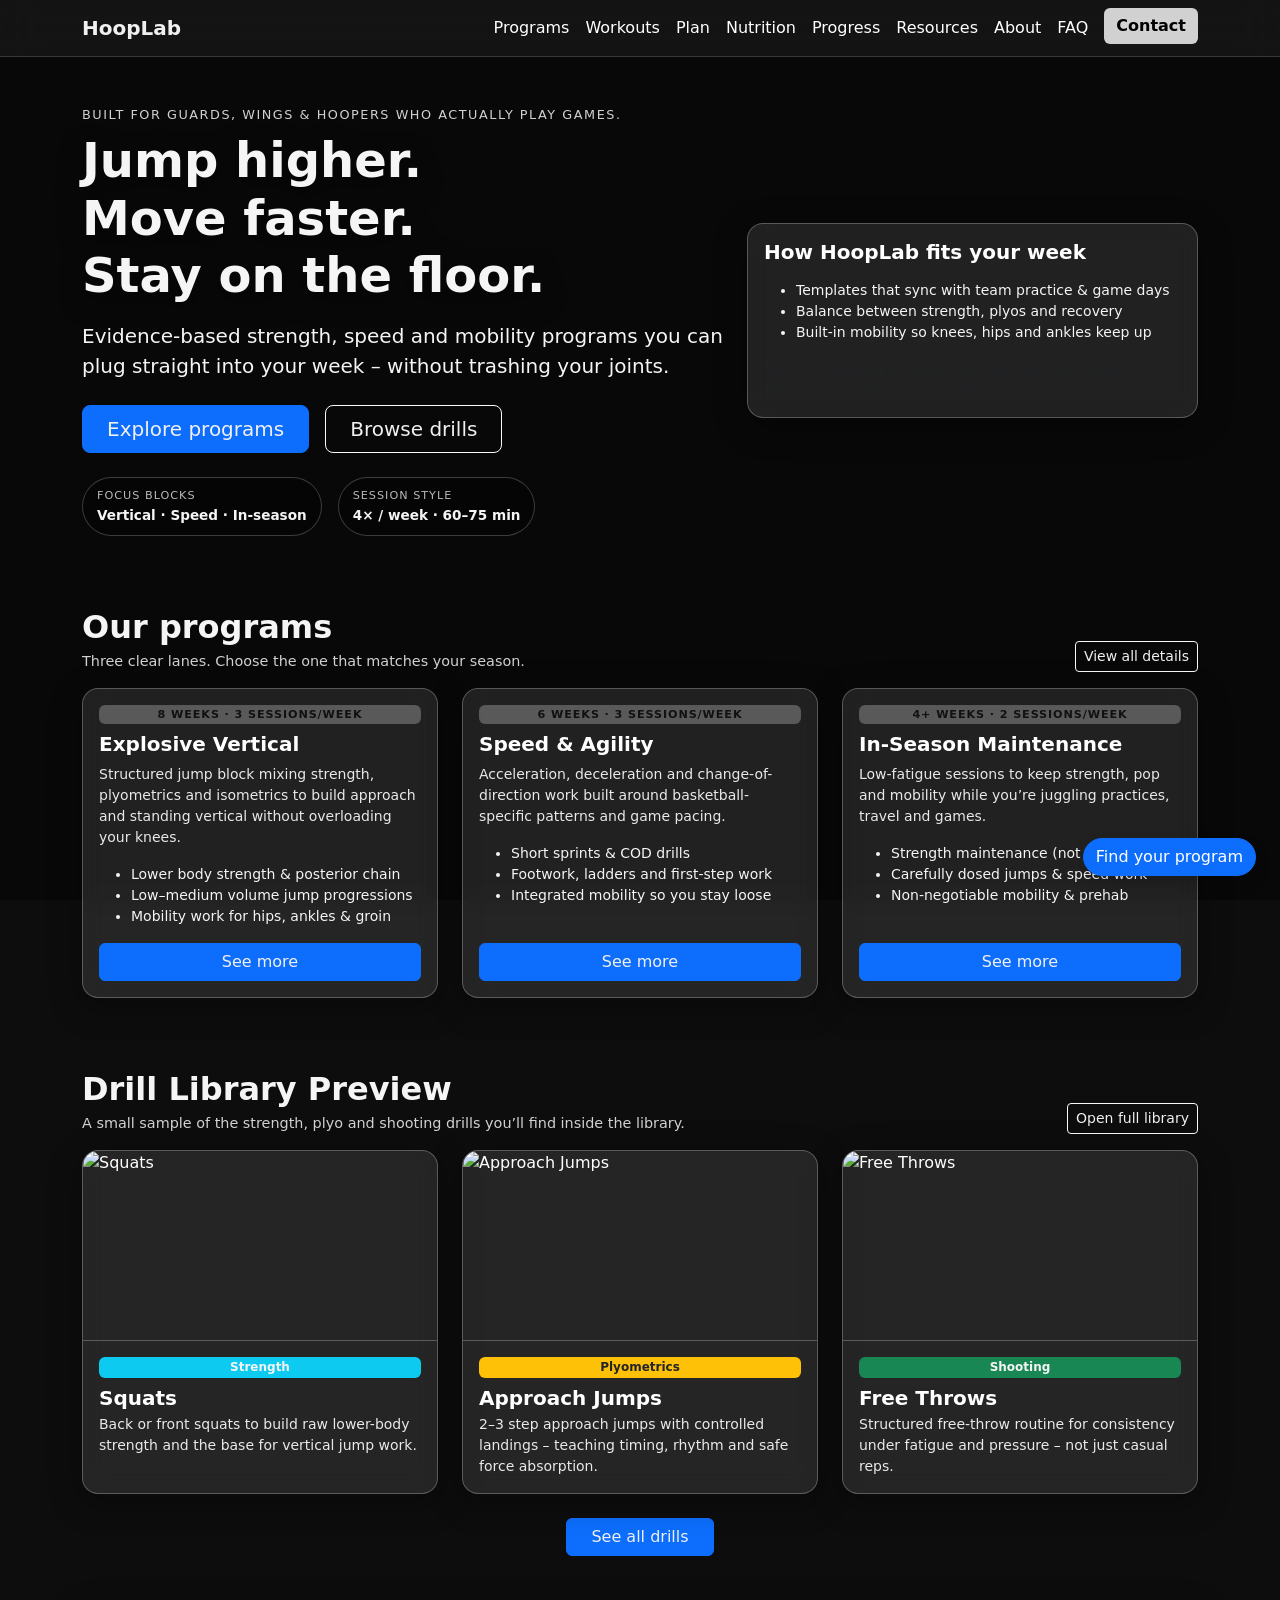
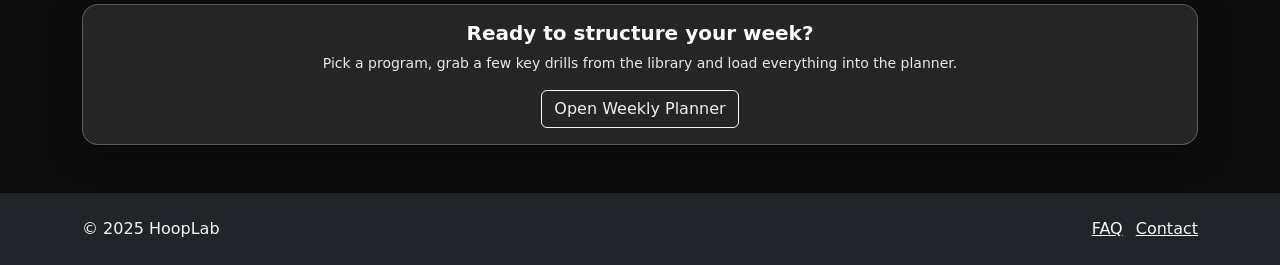
==== index.html @ 363e50d0 "Initial commit" ====
<!DOCTYPE html>
<html lang="en">
<head>
  <meta charset="utf-8">
  <meta name="viewport" content="width=device-width, initial-scale=1">
  <title>HoopLab – Home</title>
  <link href="https://cdn.jsdelivr.net/npm/bootstrap@5.3.3/dist/css/bootstrap.min.css" rel="stylesheet">
  <link rel="stylesheet" href="assets/css/style.css">
</head>
<body class="d-flex flex-column min-vh-100 site-video-bg">
  <video class="bg-video" autoplay muted loop playsinline>
    <source src="assets/img/jaredtraining.mp4" type="video/mp4">
  </video>
  <div class="site-dark-overlay"></div>

  <nav class="navbar navbar-expand-lg navbar-dark navbar-transparent fixed-top">
    <div class="container">
      <a class="navbar-brand fw-bold" href="index.html">HoopLab</a>
      <button class="navbar-toggler" type="button" data-bs-toggle="collapse" data-bs-target="#nav" aria-controls="nav" aria-expanded="false" aria-label="Toggle navigation">
        <span class="navbar-toggler-icon"></span>
      </button>
      <div id="nav" class="collapse navbar-collapse">
        <ul class="navbar-nav ms-auto">
          <li class="nav-item"><a href="programs.html" class="nav-link">Programs</a></li>
          <li class="nav-item"><a href="workouts.html" class="nav-link">Workouts</a></li>
          <li class="nav-item"><a href="calendar.html" class="nav-link">Plan</a></li>
          <li class="nav-item"><a href="nutrition.html" class="nav-link">Nutrition</a></li>
          <li class="nav-item"><a href="progress.html" class="nav-link">Progress</a></li>
          <li class="nav-item"><a href="resources.html" class="nav-link">Resources</a></li>
          <li class="nav-item"><a href="about.html" class="nav-link">About</a></li>
          <li class="nav-item"><a href="faq.html" class="nav-link">FAQ</a></li>
          <li class="nav-item ms-lg-2"><a href="contact.html" class="btn btn-primary">Contact</a></li>
        </ul>
      </div>
    </div>
  </nav>

  <main class="flex-grow-1">
    <section class="hero-home container py-5">
      <div class="row align-items-center">
        <div class="col-lg-7">
          <p class="hero-eyebrow mb-2">Built for guards, wings & hoopers who actually play games.</p>
          <h1 class="display-5 fw-bold mb-3">
            Jump higher.<br>
            Move faster.<br>
            Stay on the floor.
          </h1>
          <p class="lead mb-4">
            Evidence-based strength, speed and mobility programs you can plug straight
            into your week – without trashing your joints.
          </p>
          <div class="d-flex flex-wrap gap-3 mb-4">
            <a href="programs.html" class="btn btn-primary btn-lg px-4">
              Explore programs
            </a>
            <a href="workouts.html" class="btn btn-outline-light btn-lg px-4">
              Browse drills
            </a>
          </div>
          <div class="d-flex flex-wrap gap-3 hero-kpi-row">
            <div class="hero-kpi-card">
              <span class="hero-kpi-label">Focus blocks</span>
              <span class="hero-kpi-value">Vertical · Speed · In-season</span>
            </div>
            <div class="hero-kpi-card">
              <span class="hero-kpi-label">Session style</span>
              <span class="hero-kpi-value">4× / week · 60–75 min</span>
            </div>
          </div>
        </div>
        <div class="col-lg-5 mt-4 mt-lg-0">
          <div class="card hero-side-card">
            <div class="card-body">
              <h5 class="card-title mb-3">How HoopLab fits your week</h5>
              <ul class="small mb-3">
                <li>Templates that sync with team practice & game days</li>
                <li>Balance between strength, plyos and recovery</li>
                <li>Built-in mobility so knees, hips and ankles keep up</li>
              </ul>
              <p class="small text-muted mb-0">
                Start by picking the block that matches your phase: off-season, pre-season or in-season.
              </p>
            </div>
          </div>
        </div>
      </div>
    </section>

    <section class="container py-4">
      <div class="d-flex justify-content-between align-items-end mb-3 flex-wrap gap-2">
        <div>
          <h2 class="section-title mb-1">Our programs</h2>
          <p class="section-subtitle mb-0">Three clear lanes. Choose the one that matches your season.</p>
        </div>
        <a href="programs.html" class="btn btn-outline-light btn-sm">View all details</a>
      </div>

      <div class="row g-4">
        <div class="col-md-4">
          <div class="card program-card h-100">
            <div class="card-body d-flex flex-column">
              <span class="badge program-badge mb-2">8 weeks · 3 sessions/week</span>
              <h5 class="card-title">Explosive Vertical</h5>
              <p class="card-text small mb-3">
                Structured jump block mixing strength, plyometrics and isometrics to build
                approach and standing vertical without overloading your knees.
              </p>
              <ul class="small mb-3">
                <li>Lower body strength & posterior chain</li>
                <li>Low–medium volume jump progressions</li>
                <li>Mobility work for hips, ankles & groin</li>
              </ul>
              <a href="programs.html" class="btn btn-primary mt-auto">See more</a>
            </div>
          </div>
        </div>

        <div class="col-md-4">
          <div class="card program-card h-100">
            <div class="card-body d-flex flex-column">
              <span class="badge program-badge mb-2">6 weeks · 3 sessions/week</span>
              <h5 class="card-title">Speed & Agility</h5>
              <p class="card-text small mb-3">
                Acceleration, deceleration and change-of-direction work built around basketball-specific
                patterns and game pacing.
              </p>
              <ul class="small mb-3">
                <li>Short sprints & COD drills</li>
                <li>Footwork, ladders and first-step work</li>
                <li>Integrated mobility so you stay loose</li>
              </ul>
              <a href="programs.html" class="btn btn-primary mt-auto">See more</a>
            </div>
          </div>
        </div>

        <div class="col-md-4">
          <div class="card program-card h-100">
            <div class="card-body d-flex flex-column">
              <span class="badge program-badge mb-2">4+ weeks · 2 sessions/week</span>
              <h5 class="card-title">In-Season Maintenance</h5>
              <p class="card-text small mb-3">
                Low-fatigue sessions to keep strength, pop and mobility while you’re juggling
                practices, travel and games.
              </p>
              <ul class="small mb-3">
                <li>Strength maintenance (not maxing out)</li>
                <li>Carefully dosed jumps & speed work</li>
                <li>Non-negotiable mobility & prehab</li>
              </ul>
              <a href="programs.html" class="btn btn-primary mt-auto">See more</a>
            </div>
          </div>
        </div>
      </div>
    </section>

    <section class="container py-5">
      <div class="d-flex justify-content-between align-items-end mb-3 flex-wrap gap-2">
        <div>
          <h2 class="section-title mb-1">Drill Library Preview</h2>
          <p class="section-subtitle mb-0">
            A small sample of the strength, plyo and shooting drills you’ll find inside the library.
          </p>
        </div>
        <a href="workouts.html" class="btn btn-outline-light btn-sm">Open full library</a>
      </div>

      <div class="row g-4">
        <div class="col-md-4">
          <div class="card h-100 drill-preview-card">
            <img src="assets/img/workouts/squat.jpeg" class="card-img-top drill-preview-img" alt="Squats">
            <div class="card-body d-flex flex-column">
              <span class="badge bg-info mb-2">Strength</span>
              <h5 class="card-title mb-1">Squats</h5>
              <p class="card-text small mb-0">
                Back or front squats to build raw lower-body strength and the base for vertical jump work.
              </p>
            </div>
          </div>
        </div>

        <div class="col-md-4">
          <div class="card h-100 drill-preview-card">
            <img src="assets/img/workouts/ApproachJump.gif" class="card-img-top drill-preview-img" alt="Approach Jumps">
            <div class="card-body d-flex flex-column">
              <span class="badge bg-warning text-dark mb-2">Plyometrics</span>
              <h5 class="card-title mb-1">Approach Jumps</h5>
              <p class="card-text small mb-0">
                2–3 step approach jumps with controlled landings – teaching timing, rhythm and safe force absorption.
              </p>
            </div>
          </div>
        </div>

        <div class="col-md-4">
          <div class="card h-100 drill-preview-card">
            <img src="assets/img/workouts/FreeThrows.png" class="card-img-top drill-preview-img" alt="Free Throws">
            <div class="card-body d-flex flex-column">
              <span class="badge bg-success mb-2">Shooting</span>
              <h5 class="card-title mb-1">Free Throws</h5>
              <p class="card-text small mb-0">
                Structured free-throw routine for consistency under fatigue and pressure – not just casual reps.
              </p>
            </div>
          </div>
        </div>
      </div>

      <div class="text-center mt-4">
        <a href="workouts.html" class="btn btn-primary px-4">
          See all drills
        </a>
      </div>
    </section>

    <section class="container pb-5">
      <div class="card text-center planner-cta-card">
        <div class="card-body">
          <h5 class="card-title mb-2">Ready to structure your week?</h5>
          <p class="card-text small mb-3">
            Pick a program, grab a few key drills from the library and load everything into the planner.
          </p>
          <a href="calendar.html" class="btn btn-outline-light">
            Open Weekly Planner
          </a>
        </div>
      </div>
    </section>
  </main>

  <footer class="mt-auto py-4 bg-dark text-white">
    <div class="container d-flex flex-column flex-md-row justify-content-between align-items-center">
      <p class="mb-2 mb-md-0">© 2025 HoopLab</p>
      <ul class="list-inline mb-0">
        <li class="list-inline-item"><a class="link-light" href="faq.html">FAQ</a></li>
        <li class="list-inline-item"><a class="link-light" href="contact.html">Contact</a></li>
      </ul>
    </div>
  </footer>

  <button
    type="button"
    class="btn btn-primary position-fixed rounded-pill shadow"
    style="bottom: 1.5rem; right: 1.5rem; z-index: 1080;"
    data-bs-toggle="modal"
    data-bs-target="#quizModal">
    Find your program
  </button>

  <script src="https://cdn.jsdelivr.net/npm/bootstrap@5.3.3/dist/js/bootstrap.bundle.min.js"></script>
  <script src="assets/js/script.js" defer></script>

  <div class="modal fade" id="quizModal" tabindex="-1" aria-labelledby="quizModalLabel" aria-hidden="true">
    <div class="modal-dialog modal-lg modal-dialog-centered">
      <div class="modal-content bg-dark text-light">
        <div class="modal-header border-0">
          <h5 class="modal-title" id="quizModalLabel">Find your perfect program</h5>
          <button type="button" class="btn-close btn-close-white" data-bs-dismiss="modal" aria-label="Close"></button>
        </div>
        <div class="modal-body">
          <div class="quiz-step" data-step="1">
            <h5 class="mb-3">Question 1</h5>
            <div class="quiz-question" data-qid="goal" data-qtext="What is your main goal right now?">
              <div class="form-check mb-2">
                <input
                  class="form-check-input"
                  type="radio"
                  name="q-goal"
                  id="q-goal-1"
                  value="vertical"
                  data-label="Jump higher / dunk">
                <label class="form-check-label" for="q-goal-1">Jump higher / dunk</label>
              </div>
              <div class="form-check mb-2">
                <input
                  class="form-check-input"
                  type="radio"
                  name="q-goal"
                  id="q-goal-2"
                  value="speed"
                  data-label="Get faster / more agile">
                <label class="form-check-label" for="q-goal-2">Get faster / more agile</label>
              </div>
              <div class="form-check mb-2">
                <input
                  class="form-check-input"
                  type="radio"
                  name="q-goal"
                  id="q-goal-3"
                  value="inseason"
                  data-label="Stay fresh during the season">
                <label class="form-check-label" for="q-goal-3">Stay fresh during the season</label>
              </div>
            </div>
          </div>

          <div class="quiz-step" data-step="2">
            <h5 class="mb-3">Question 2</h5>
            <div class="quiz-question" data-qid="experience" data-qtext="How experienced are you with structured training?">
              <div class="form-check mb-2">
                <input
                  class="form-check-input"
                  type="radio"
                  name="q-exp"
                  id="q-exp-1"
                  value="beginner"
                  data-label="Beginner – never really followed a plan">
                <label class="form-check-label" for="q-exp-1">Beginner – never really followed a plan</label>
              </div>
              <div class="form-check mb-2">
                <input
                  class="form-check-input"
                  type="radio"
                  name="q-exp"
                  id="q-exp-2"
                  value="intermediate"
                  data-label="Intermediate – I’ve followed programs before">
                <label class="form-check-label" for="q-exp-2">Intermediate – I’ve followed programs before</label>
              </div>
              <div class="form-check mb-2">
                <input
                  class="form-check-input"
                  type="radio"
                  name="q-exp"
                  id="q-exp-3"
                  value="advanced"
                  data-label="Advanced – I train seriously all year">
                <label class="form-check-label" for="q-exp-3">Advanced – I train seriously all year</label>
              </div>
            </div>
          </div>

          <div class="quiz-step" data-step="3">
            <h5 class="mb-3">Question 3</h5>
            <div class="quiz-question" data-qid="time" data-qtext="How many days per week can you realistically train?">
              <div class="form-check mb-2">
                <input
                  class="form-check-input"
                  type="radio"
                  name="q-time"
                  id="q-time-1"
                  value="2"
                  data-label="2 days per week">
                <label class="form-check-label" for="q-time-1">2 days per week</label>
              </div>
              <div class="form-check mb-2">
                <input
                  class="form-check-input"
                  type="radio"
                  name="q-time"
                  id="q-time-2"
                  value="3"
                  data-label="3 days per week">
                <label class="form-check-label" for="q-time-2">3 days per week</label>
              </div>
              <div class="form-check mb-2">
                <input
                  class="form-check-input"
                  type="radio"
                  name="q-time"
                  id="q-time-3"
                  value="4+"
                  data-label="4+ days per week">
                <label class="form-check-label" for="q-time-3">4+ days per week</label>
              </div>
            </div>
          </div>

          <div class="quiz-step" data-step="4">
            <h5 class="mb-3">Your answers</h5>
            <div class="table-responsive mb-3">
              <table class="table table-dark table-sm align-middle">
                <thead>
                  <tr>
                    <th scope="col">Question</th>
                    <th scope="col">Your answer</th>
                  </tr>
                </thead>
                <tbody id="quiz-summary-body"></tbody>
              </table>
            </div>

            <div class="mb-3">
              <p class="mb-1">Recommended program for you:</p>
              <h5 id="quiz-program-text" class="text-primary"></h5>
            </div>

            <a href="programs.html" id="quiz-program-link" class="btn btn-primary">
              Learn more about this program
            </a>
          </div>
        </div>

        <div class="modal-footer border-0 justify-content-between">
          <button type="button" class="btn btn-outline-light" data-quiz="back">Back</button>
          <div class="d-flex gap-2">
            <button type="button" class="btn btn-outline-secondary d-none" data-quiz="restart">
              Restart
            </button>
            <button type="button" class="btn btn-primary" data-quiz="next">Next</button>
          </div>
        </div>
      </div>
    </div>
  </div>
</body>
</html>
---- assets/css/style.css ----
:root{
  --brand:#0d6efd;
  --accent:#ff7a00;
}

body{ background:#0d0d0d; }

.card-title{ font-weight: 600; }

.list-group .btn-move{ padding: .25rem .5rem; }

.hero-video {
  height: 100vh;
  overflow: hidden;
}

.hero-video-bg {
  position: fixed;
  top: 50%;
  left: 50%;
  min-width: 100%;
  min-height: 130%;
  width: auto;
  height: auto;
  transform: translate(-50%, -50%);
  object-fit: cover;
  z-index: 0;
}

.hero-overlay {
  z-index: 2;
}

.hero-video::after {
  content: "";
  position: fixed;
  top: 0; left: 0;
  width: 100%; height: 100%;
  background: rgba(0,0,0,0.45);
  z-index: 0;
  pointer-events: none;
}

.navbar-transparent {
  background: transparent !important;
  box-shadow: none !important;
  transition: background 0.3s ease;
}

.navbar-transparent .nav-link {
  color: white !important;
  padding: 8px 14px;
  border-radius: 4px;
  transition: 0.25s ease;
  font-weight: 500;
}

.navbar-transparent .nav-link:hover {
  background: white !important;
  color: black !important;
  border-radius: 6px;
}

.navbar-transparent .btn-primary {
  background: white !important;
  color: black !important;
  border: none;
  font-weight: 600;
}

.navbar-transparent .btn-primary:hover {
  background: #f0f0f0 !important;
  color: black !important;
}

/* WORKOUTS PAGE BACKGROUND VIDEO */
.workouts-video-bg {
  position: relative;
  min-height: 100vh;
  width: 100%;
  overflow: hidden;
}

/* Fullscreen background video */
.workouts-video-bg .bg-video {
  position: fixed;
  top: 50%;
  left: 50%;
  width: 100%;
  height: 130%;
  transform: translate(-50%, -50%);
  object-fit:cover;
  z-index: 0;
}

/* Ensure all page content appears ABOVE video */
.workouts-video-bg nav,
.workouts-video-bg main,
.workouts-video-bg footer {
  position: relative;
  z-index: 2;
}

/* Optional dark overlay to improve text readability */
.workouts-video-bg::after {
  content: "";
  position: fixed;
  top: 0; left: 0;
  width: 100%; height: 100%;
  background: rgba(0,0,0,0.45);
  z-index: 1;
}

.workouts-video-bg main {
  padding-top: 90px;
}

.workouts-text-white h1,
.workouts-text-white label {
  color: white !important;
}

.modal-backdrop {
  z-index: 3000 !important;
}

.modal {
  z-index: 3001 !important;
}

/* ===== GLOBAL background video & overlay (clean layering) ===== */
.site-video-bg {
  position: relative;
  overflow: hidden;
  color: #f5f5f5;
}

/* Video at the very back */
.site-video-bg .bg-video {
  position: fixed;
  top: 50%;
  left: 50%;
  min-width: 100%;
  min-height: 130%;
  transform: translate(-50%, -50%);
  object-fit: cover;
  z-index: -2 !important;
}

/* Dark overlay ABOVE video but BELOW everything else */
.site-video-bg .site-dark-overlay {
  position: fixed;
  top: 0;
  left: 0;
  width: 100vw;
  height: 100vh;
  background: rgba(0,0,0,0.4);
  z-index: 0 !important;
  pointer-events: none;
}

/* Normal page content sits above overlay */
.site-video-bg nav,
.site-video-bg main,
.site-video-bg footer {
  position: relative;
  z-index: 1 !important;
}

/* Text elements on dark background */
.site-video-bg h1,
.site-video-bg h2,
.site-video-bg h3,
.site-video-bg h4,
.site-video-bg h5,
.site-video-bg h6,
.site-video-bg p,
.site-video-bg label,
.site-video-bg span,
.site-video-bg li,
.site-video-bg small {
  color: #f5f5f5;
}

/* Links */
.site-video-bg a {
  color: #f0f0f0;
}

.site-video-bg a:hover {
  color: #ffffff;
}

/* Fix Bootstrap components that default to white background */
.site-video-bg .list-group-item,
.programs-page .list-group-item,
.calendar-page .list-group-item {
  background: rgba(0,0,0,0.65) !important;
  color: #ffffff !important;
  border-color: rgba(255,255,255,0.25) !important;
}

.site-video-bg .table {
  color: #f5f5f5;
  background: rgba(0,0,0,0.6);
}

.site-video-bg .table th,
.site-video-bg .table td {
  border-color: rgba(255,255,255,0.25);
}

/* ====== GLOBAL GLASS EFFECT FOR CARDS ====== */
.site-video-bg .card {
  background: rgba(255, 255, 255, 0.10) !important; /* transparent white */
  border: 1px solid rgba(255, 255, 255, 0.25) !important;
  backdrop-filter: blur(12px) saturate(160%) !important;
  -webkit-backdrop-filter: blur(12px) saturate(160%) !important;
  border-radius: 16px !important;
  color: white !important;
  box-shadow: 0 8px 32px rgba(0, 0, 0, 0.35);
}

/* Card titles */
.site-video-bg .card-title {
  font-weight: 700;
  color: white !important;
}

/* Text inside cards */
.site-video-bg .card-text {
  color: rgba(255, 255, 255, 0.9) !important;
}

/* ====== GLASS EFFECT FOR FORMS ====== */
.site-video-bg .form-control,
.site-video-bg .form-select {
  background: rgba(255, 255, 255, 0.08) !important;
  border: 1px solid rgba(255, 255, 255, 0.25) !important;
  backdrop-filter: blur(10px) !important;
  -webkit-backdrop-filter: blur(10px) !important;
  color: white !important;
  border-radius: 12px !important;
}

.site-video-bg .form-control::placeholder {
  color: rgba(255,255,255,0.7) !important;
}

/* ====== GLASS EFFECT FILTER PANEL (Drill Library search area) ====== */
.workouts-text-white .row.g-3 {
  background: rgba(255, 255, 255, 0.07) !important;
  border: 1px solid rgba(255, 255, 255, 0.2) !important;
  backdrop-filter: blur(18px) !important;
  -webkit-backdrop-filter: blur(18px) !important;
  padding: 20px;
  border-radius: 18px;
  box-shadow: 0 4px 25px rgba(0, 0, 0, 0.4);
}

/* ====== GLASS NAVBAR (TRANSPARENT) ====== */
.navbar-transparent {
  background: rgba(255, 255, 255, 0.05) !important;
  backdrop-filter: blur(18px) !important;
  -webkit-backdrop-filter: blur(18px) !important;
  border-bottom: 1px solid rgba(255, 255, 255, 0.15) !important;
  z-index: 2000 !important;
}

/* Nav links */
.navbar-transparent .nav-link {
  color: white !important;
  font-weight: 500;
  transition: 0.25s ease;
}

/* Hover → white button effect */
.navbar-transparent .nav-link:hover {
  background: rgba(255,255,255,0.25) !important;
  backdrop-filter: blur(10px) !important;
  -webkit-backdrop-filter: blur(10px) !important;
  color: black !important;
}

/* Join button */
.navbar-transparent .btn-primary {
  background: rgba(255,255,255,0.8) !important;
  backdrop-filter: blur(6px);
  color: black !important;
  border: none !important;
}

.navbar-transparent .btn-primary:hover {
  background: rgba(255,255,255,1) !important;
  color: black !important;
}

/* Mobile hamburger (toggler) icon always white */
.navbar-transparent .navbar-toggler {
  border-color: rgba(255,255,255,0.7);
}

.navbar-transparent .navbar-toggler-icon {
  filter: invert(1); /* makes icon white */
}

/* ==========================
   GLASS DRILL CARDS
   ========================== */
#drill-grid .card {
  background: rgba(255, 255, 255, 0.10) !important;
  border: 1px solid rgba(255, 255, 255, 0.25) !important;
  backdrop-filter: blur(14px) saturate(160%) !important;
  -webkit-backdrop-filter: blur(14px) saturate(160%) !important;
  color: white !important;
  border-radius: 18px !important;
  box-shadow: 0 8px 32px rgba(0, 0, 0, 0.35);
  transition: 0.35s ease;
}

/* Card Hover Glow */
#drill-grid .card:hover {
  background: rgba(255, 255, 255, 0.18) !important;
  transform: translateY(-6px);
  box-shadow: 0 12px 45px rgba(0, 0, 0, 0.55);
}

/* Drill Titles */
#drill-grid .card-title {
  color: white !important;
  font-weight: 700 !important;
}

/* Drill text */
#drill-grid .card-text {
  color: rgba(255,255,255,0.85) !important;
}

/* Badge (difficulty) */
#drill-grid .badge {
  backdrop-filter: blur(4px) !important;
  -webkit-backdrop-filter: blur(4px) !important;
  border: 1px solid rgba(255, 255, 255, 0.25);
}

/* Drill buttons */
#drill-grid .btn {
  backdrop-filter: blur(10px) !important;
  -webkit-backdrop-filter: blur(10px) !important;
  color: white !important;
  border-radius: 10px !important;
  border: 1px solid rgba(255,255,255,0.4) !important;
}

/* Hover effects for buttons */
#drill-grid .btn:hover {
  background: rgba(255,255,255,0.2) !important;
  color: black !important;
}

/* Style the tabs container */
.nav-tabs {
  border-bottom: 1px solid rgba(255,255,255,0.2) !important;
  justify-content: center;
  gap: 20px;
}

/* Base style for each tab button */
.nav-tabs .nav-link {
  color: white !important;
  background: rgba(255,255,255,0.05) !important;
  border: 1px solid rgba(255,255,255,0.2) !important;
  padding: 10px 24px;
  border-radius: 14px !important;
  backdrop-filter: blur(12px) saturate(180%) !important;
  -webkit-backdrop-filter: blur(12px) saturate(180%) !important;
  transition: 0.25s ease;
  font-weight: 600;
}

/* Hover effect */
.nav-tabs .nav-link:hover {
  background: rgba(255,255,255,0.15) !important;
  transform: translateY(-2px);
  box-shadow: 0 8px 25px rgba(0,0,0,0.3);
}

/* Active tab (selected) */
.nav-tabs .nav-link.active {
  background: rgba(255,255,255,0.25) !important;
  border: 1px solid rgba(255,255,255,0.35) !important;
  color: white !important;
  box-shadow: 0 10px 32px rgba(0,0,0,0.4);
  transform: translateY(-2px);
}

/* Animated underline (smooth) */
.nav-tabs .nav-link.active::after {
  content: "";
  display: block;
  height: 3px;
  width: 60%;
  margin: 6px auto 0;
  background: var(--brand);
  border-radius: 6px;
  animation: tab-slide-in 0.35s ease forwards;
}

@keyframes tab-slide-in {
  from { width: 0%; }
  to { width: 60%; }
}

/* ===== WEEKLY PLANNER DRILL ITEMS (GLASS STYLE) ===== */
.plan-drill {
  background: rgba(255,255,255,0.10);
  border: 1px solid rgba(255,255,255,0.25);
  backdrop-filter: blur(12px);
  -webkit-backdrop-filter: blur(12px);
  color: white;
  padding: 10px 14px;
  margin-bottom: 10px;
  border-radius: 14px;
  cursor: grab;
  display: flex;
  justify-content: space-between;
  align-items: center;
  transition: 0.25s ease;
}

/* Hover effect */
.plan-drill:hover {
  background: rgba(255,255,255,0.18);
  transform: translateY(-2px);
}

/* Icons inside drills */
.plan-drill .move-btn {
  cursor: pointer;
  font-size: 18px;
  opacity: 0.8;
  transition: 0.2s;
}

.plan-drill .move-btn:hover {
  opacity: 1;
}

/* When a drill is marked as done */
.plan-drill-done {
  opacity: 0.55;
  text-decoration: line-through;
}

/* Drops zones */
.day-column {
  min-height: 200px;
  padding: 10px;
  border-radius: 10px;
  background: rgba(255,255,255,0.05);
  border: 1px solid rgba(255,255,255,0.1);
}

.day-column.drag-over {
  background: rgba(255,255,255,0.18) !important;
  border-color: rgba(255,255,255,0.45);
}

/* DAY COLUMNS WITH GLASS EFFECT */
.glass-day {
  background: rgba(255,255,255,0.07);
  border: 1px solid rgba(255,255,255,0.2);
  border-radius: 16px;
  padding: 15px;
  backdrop-filter: blur(16px) saturate(160%) !important;
  -webkit-backdrop-filter: blur(16px) saturate(160%) !important;
  min-height: 250px;
}

/* --- Hard-set global layering --- */

/* video at the very back */
.site-video-bg .bg-video {
  z-index: -2 !important;
}

/* dark overlay above video, still behind content + modal */
.site-video-bg .site-dark-overlay {
  z-index: 0 !important;
}

/* normal page content above overlay */
.site-video-bg nav,
.site-video-bg main,
.site-video-bg footer {
  position: relative;
  z-index: 1 !important;
}

/* modal + backdrop way above everything */
.modal-backdrop {
  z-index: 3000 !important;
}

.modal {
  z-index: 3001 !important;
}

/* --- Dark glass modal so text is visible --- */
.modal-content {
  background: rgba(0,0,0,0.85) !important;
  color: #ffffff !important;
  border-radius: 16px;
  border: 1px solid rgba(255,255,255,0.25);
  backdrop-filter: blur(18px);
  -webkit-backdrop-filter: blur(18px);
}

.modal-header,
.modal-footer {
  border-color: rgba(255,255,255,0.2) !important;
}

.modal-title {
  color: #ffffff !important;
}

/* Make the grey helper text actually visible on dark bg */
.modal-body .text-muted {
  color: rgba(255,255,255,0.7) !important;
}

/* Buttons inside modal */
.modal-footer .btn-primary {
  background: rgba(255,255,255,0.9) !important;
  color: #000 !important;
  border: none !important;
}

.modal-footer .btn-outline-secondary {
  color: #ffffff !important;
  border-color: rgba(255,255,255,0.6) !important;
}

.modal-footer .btn-outline-secondary:hover {
  background: rgba(255,255,255,0.15) !important;
}

/* =============================================
   PROGRAMS PAGE CUSTOM VIDEO BACKGROUND
   ============================================= */
.programs-video-bg {
  position: relative;
  overflow: hidden;
}

/* Background video */
.programs-video-bg .programs-video {
  position: fixed;
  top: 50%;
  left: 50%;
  min-width: 100%;
  min-height: 130%;
  transform: translate(-50%, -50%);
  object-fit: cover;
  z-index: -2;
}

/* Dark overlay for readability */
.programs-video-bg::before {
  content: "";
  position: fixed;
  top: 0; left: 0;
  width: 100%; height: 100%;
  background: rgba(0,0,0,0.45);
  z-index: -1;
}

/* Actual page content above */
.programs-video-bg nav,
.programs-video-bg main,
.programs-video-bg footer {
  position: relative;
  z-index: 1;
}

/* ===========================================
   PROGRAMS PAGE (programs.html) – ISOLATED
   =========================================== */

.programs-page {
  position: relative;
  background: #000;
  color: #fff;
  overflow: hidden;
}

/* Background video for programs page */
.programs-bg-video {
  position: fixed;
  top: 50%;
  left: 50%;
  min-width: 100%;
  min-height: 130%;
  transform: translate(-50%, -50%);
  object-fit: cover;
  z-index: -2;
}

/* Soft dark overlay using gradient (no extra div in HTML) */
.programs-page::before {
  content: "";
  position: fixed;
  top: 0; left: 0;
  width: 100%; height: 100%;
  background: radial-gradient(circle at top, rgba(0,0,0,0.5), rgba(0,0,0,0.9));
  z-index: -1;
}

/* Content above background */
.programs-page nav,
.programs-page main,
.programs-page footer {
  position: relative;
  z-index: 1;
}

/* Make headings + cards readable */
.programs-content h1 {
  color: #ffffff;
}

.programs-content .text-muted {
  color: rgba(255,255,255,0.7) !important;
}

/* Glass cards for programs */
.programs-card {
  background: rgba(255,255,255,0.10);
  border-radius: 18px;
  border: 1px solid rgba(255,255,255,0.25);
  backdrop-filter: blur(16px) saturate(160%);
  -webkit-backdrop-filter: blur(16px) saturate(160%);
  color: #ffffff;
  box-shadow: 0 8px 32px rgba(0,0,0,0.4);
  transition: 0.3s ease;
}

.programs-card:hover {
  transform: translateY(-5px);
  background: rgba(255,255,255,0.18);
  box-shadow: 0 12px 45px rgba(0,0,0,0.6);
}

/* Modal: dark glass */
.programs-modal {
  background: rgba(0,0,0,0.92) !important;
  color: #ffffff !important;
  border-radius: 18px;
  border: 1px solid rgba(255,255,255,0.25);
  backdrop-filter: blur(20px);
  -webkit-backdrop-filter: blur(20px);
}

.programs-modal .modal-header,
.programs-modal .modal-footer {
  border-color: rgba(255,255,255,0.2) !important;
}

.programs-modal .modal-title {
  color: #ffffff !important;
}

.programs-modal .text-muted {
  color: rgba(255,255,255,0.7) !important;
}

/* ===========================================
   CALENDAR PAGE (calendar.html) – ISOLATED
   =========================================== */

.calendar-page {
  position: relative;
  background: #000;
  color: #fff;
  overflow: hidden;
}

/* Background video for calendar page */
.calendar-bg-video {
  position: fixed;
  top: 50%;
  left: 50%;
  min-width: 100%;
  min-height: 130%;
  transform: translate(-50%, -50%);
  object-fit: cover;
  z-index: -2;
}

/* Soft dark overlay using pseudo-element */
.calendar-page::before {
  content: "";
  position: fixed;
  top: 0; left: 0;
  width: 100%; height: 100%;
  background: radial-gradient(circle at top, rgba(0,0,0,0.5), rgba(0,0,0,0.92));
  z-index: -1;
}

/* Ensure content is above bg */
.calendar-page nav,
.calendar-page main,
.calendar-page footer {
  position: relative;
  z-index: 1;
}

/* Heading + text */
.calendar-content h1 {
  color: #ffffff;
}

.calendar-content .text-muted {
  color: rgba(255,255,255,0.7) !important;
}

/* Glass cards in template tab */
.calendar-card {
  background: rgba(255,255,255,0.10);
  border-radius: 18px;
  border: 1px solid rgba(255,255,255,0.25);
  backdrop-filter: blur(16px) saturate(160%);
  -webkit-backdrop-filter: blur(16px) saturate(160%);
  color: #ffffff;
  box-shadow: 0 8px 32px rgba(0,0,0,0.4);
}

/* My Week – day columns */
.calendar-day-wrapper {
  background: rgba(255,255,255,0.07);
  border-radius: 18px;
  border: 1px solid rgba(255,255,255,0.25);
  backdrop-filter: blur(18px) saturate(170%);
  -webkit-backdrop-filter: blur(18px) saturate(170%);
  padding: 12px 12px 8px;
  box-shadow: 0 8px 32px rgba(0,0,0,0.4);
}

.cal-day-title {
  font-weight: 600;
  margin-bottom: 8px;
}

/* Drop zone for drills */
.cal-day {
  min-height: 160px;
  padding: 6px;
  border-radius: 12px;
  background: rgba(0,0,0,0.35);
  border: 1px dashed rgba(255,255,255,0.25);
}

/* Highlight when dragging over a day */
.cal-day-over {
  background: rgba(255,255,255,0.15) !important;
  border-color: rgba(255,255,255,0.7) !important;
}

/* List inside each day */
.cal-list {
  list-style: none;
  padding-left: 0;
  margin: 0;
}

/* Individual drill item */
.cal-drill {
  background: rgba(255,255,255,0.12);
  border-radius: 12px;
  border: 1px solid rgba(255,255,255,0.30);
  padding: 8px 10px;
  margin-bottom: 8px;
  display: flex;
  justify-content: space-between;
  align-items: center;
  cursor: grab;
  transition: 0.2s ease;
}

.cal-drill:hover {
  background: rgba(255,255,255,0.20);
  transform: translateY(-2px);
}

.cal-drill.dragging {
  opacity: 0.4;
}

/* Visible "handle" on the right of each drill */
.cal-drill-handle {
  font-size: 18px;
  opacity: 0.8;
}

/* =====================
   ABOUT / COACHES PAGE
   ===================== */

.about-section h1 {
  font-weight: 700;
}

.study-card {
  background: rgba(255,255,255,0.10) !important;
  border-radius: 18px !important;
}

.about-stat {
  display: flex;
  flex-direction: column;
  padding: 10px 12px;
  border-radius: 12px;
  background: rgba(255,255,255,0.06);
  border: 1px solid rgba(255,255,255,0.20);
}

.about-stat-label {
  font-size: 0.7rem;
  text-transform: uppercase;
  letter-spacing: 0.06em;
  opacity: 0.8;
}

.about-stat-value {
  font-size: 1rem;
  font-weight: 700;
}

.about-stat-sub {
  font-size: 0.75rem;
  opacity: 0.85;
}

.about-badge {
  background: rgba(255,255,255,0.85) !important;
  color: #111 !important;
  font-size: 0.7rem;
}

/* Coach cards */
.coach-card {
  cursor: pointer;
  transition: transform 0.35s ease, box-shadow 0.35s ease, background 0.35s ease;
  border-radius: 20px !important;
  overflow: hidden;
}

.coach-card:hover {
  transform: translateY(-6px);
  box-shadow: 0 14px 40px rgba(0,0,0,0.55);
  background: rgba(255,255,255,0.16) !important;
}

/* Coach photo + overlay */
.coach-photo img {
  display: block;
  width: 100%;
  height: 260px;
  object-fit: cover;
  border-radius: 18px;
  transition: transform 0.4s ease, filter 0.4s ease;
}

.coach-card:hover .coach-photo img {
  transform: scale(1.06);
  filter: brightness(1.08);
}

.coach-photo-overlay {
  position: absolute;
  inset: 0;
  border-radius: 18px;
  background: linear-gradient(
    135deg,
    rgba(13,110,253,0.15),
    rgba(255,122,0,0.15)
  );
  display: flex;
  align-items: flex-end;
  justify-content: flex-start;
  padding: 14px 16px;
  opacity: 0;
  transition: opacity 0.35s ease;
}

.coach-photo-overlay span {
  font-size: 0.8rem;
  text-transform: uppercase;
  letter-spacing: 0.08em;
  background: rgba(0,0,0,0.55);
  padding: 6px 10px;
  border-radius: 999px;
}

/* Show overlay on hover */
.coach-card:hover .coach-photo-overlay {
  opacity: 1;
}

/* Modal glass style for coaches */
.glass-modal {
  background: rgba(15, 15, 20, 0.92) !important;
  border-radius: 18px !important;
  border: 1px solid rgba(255,255,255,0.25) !important;
  backdrop-filter: blur(22px) saturate(180%) !important;
  -webkit-backdrop-filter: blur(22px) saturate(180%) !important;
  color: white !important;
}

.glass-modal .modal-header {
  border-bottom: 1px solid rgba(255,255,255,0.1);
}

.glass-modal .modal-footer {
  border-top: 1px solid rgba(255,255,255,0.1);
}

.glass-modal .btn-close {
  filter: invert(1);
}

body, html {
  height: auto !important;
  overflow-y: auto !important;
}

.site-video-bg {
  overflow: visible !important;
}

main {
  position: relative;
  z-index: 2;
  overflow: visible !important;
}

/* =====================
   FAQ PAGE
   ===================== */

.faq-section h1 {
  font-weight: 700;
}

.faq-accordion .accordion-item {
  background: rgba(255,255,255,0.08) !important;
  border-radius: 18px !important;
  margin-bottom: 12px;
  border: 1px solid rgba(255,255,255,0.20) !important;
  overflow: hidden;
  backdrop-filter: blur(18px) saturate(170%) !important;
  -webkit-backdrop-filter: blur(18px) saturate(170%) !important;
  box-shadow: 0 10px 30px rgba(0,0,0,0.45);
}

.faq-accordion .accordion-item:last-of-type {
  margin-bottom: 0;
}

.faq-accordion .accordion-button {
  background: transparent !important;
  color: #ffffff !important;
  font-weight: 600;
  padding: 14px 18px;
  border: none;
  box-shadow: none !important;
}

.faq-accordion .accordion-button::after {
  filter: invert(1);
}

.faq-accordion .accordion-button:not(.collapsed) {
  background: rgba(255,255,255,0.16) !important;
}

.faq-accordion .accordion-body {
  font-size: 0.95rem;
  color: rgba(255,255,255,0.9) !important;
}

.faq-accordion .accordion-body p {
  margin-bottom: 0.6rem;
}

.faq-contact-btn {
  padding-inline: 2.4rem;
  border-radius: 999px;
  font-weight: 600;
}

/* =====================
   HOME / INDEX PAGE
   ===================== */

.hero-home {
  padding-top: 120px;
  padding-bottom: 60px;
}

.hero-eyebrow {
  font-size: 0.8rem;
  text-transform: uppercase;
  letter-spacing: 0.12em;
  opacity: 0.85;
}

.hero-home h1 {
  text-shadow: 0 8px 24px rgba(0,0,0,0.6);
}

.hero-kpi-row {
  gap: 0.75rem;
}

.hero-kpi-card {
  padding: 10px 14px;
  border-radius: 999px;
  background: rgba(0,0,0,0.35);
  border: 1px solid rgba(255,255,255,0.22);
  font-size: 0.8rem;
}

.hero-kpi-label {
  display: block;
  opacity: 0.75;
  text-transform: uppercase;
  letter-spacing: 0.09em;
  font-size: 0.7rem;
}

.hero-kpi-value {
  font-weight: 600;
  font-size: 0.85rem;
}

.hero-side-card {
  background: rgba(255,255,255,0.10) !important;
  border-radius: 20px !important;
}

/* Section titles */
.section-title {
  font-weight: 700;
}

.section-subtitle {
  font-size: 0.9rem;
  opacity: 0.85;
}

/* Program cards */
.program-card .program-badge {
  background: rgba(255,255,255,0.25);
  color: #111;
  font-size: 0.7rem;
  text-transform: uppercase;
  letter-spacing: 0.08em;
}

/* Drill preview */
.drill-preview-card {
  overflow: hidden;
}

.drill-preview-img {
  height: 190px;
  object-fit: cover;
  border-bottom: 1px solid rgba(255,255,255,0.25);
}

/* Planner CTA */
.planner-cta-card {
  background: rgba(255,255,255,0.10) !important;
  border-radius: 18px !important;
}

/* Protein referral block */
.protein-referral-card {
  display: block;
  max-width: 360px;
  width: 100%;
}

/* Glass style */
.glass-ref-card {
  background: rgba(255, 255, 255, 0.10);
  border: 1px solid rgba(255, 255, 255, 0.25);
  backdrop-filter: blur(14px) saturate(160%);
  -webkit-backdrop-filter: blur(14px) saturate(160%);
  border-radius: 18px;
  color: white !important;
  box-shadow: 0 8px 32px rgba(0, 0, 0, 0.35);
  transition: 0.3s ease;
  cursor: pointer;
}

.glass-ref-card:hover {
  background: rgba(255, 255, 255, 0.18);
  transform: translateY(-6px);
  box-shadow: 0 12px 45px rgba(0,0,0,0.55);
}

/* =============================
   PROTEIN IMAGE (HOVER SWAP)
   ============================= */
.protein-big-card {
  background: rgba(255,255,255,0.08);
  border: 1px solid rgba(255,255,255,0.25);
  backdrop-filter: blur(12px);
  border-radius: 18px;
  overflow: hidden;
  max-width: 500px;
  margin: 0 auto;
  margin-top: 50px;
  transition: transform 0.3s ease;
}

.protein-big-card:hover {
  transform: translateY(-5px);
}

.protein-link {
  text-decoration: none;
  color: inherit;
  display: block;
}

/* Image wrapper = keeps proportions, NEVER crops */
.protein-img-wrapper {
  width: 100%;
  background: black; /* so image edges look clean */
  border-radius: 14px 14px 0 0;
}

/* Actual image — shows FULL image always */
.protein-img {
  width: 100%;
  height: 100%;
  object-fit: contain;
  transition: opacity 0.25s ease;
  display: block;
}

/* Hover switching effect */
.protein-big-card:hover .protein-img {
  opacity: 0;
}

.protein-big-card:hover .protein-img-wrapper {
  background-image: url('../img/protein1.avif');
  background-size: contain;
  background-position: center;
  background-repeat: no-repeat;
}

/* ===== Resources hover effect ===== */
.resource-card {
  cursor: pointer;
  transition: transform 0.2s ease, box-shadow 0.2s ease, border-color 0.2s ease;
  border: 1px solid rgba(255, 255, 255, 0.08);
  background-color: rgba(0, 0, 0, 0.75);
}

.resource-card:hover {
  transform: translateY(-4px) scale(1.02);
  box-shadow: 0 1rem 2rem rgba(0, 0, 0, 0.8);
  border-color: #0d6efd; /* Bootstrap primary */
}

/* ===== Quiz steps (global) ===== */
.quiz-step {
  display: none;
}

.quiz-step.active {
  display: block;
}
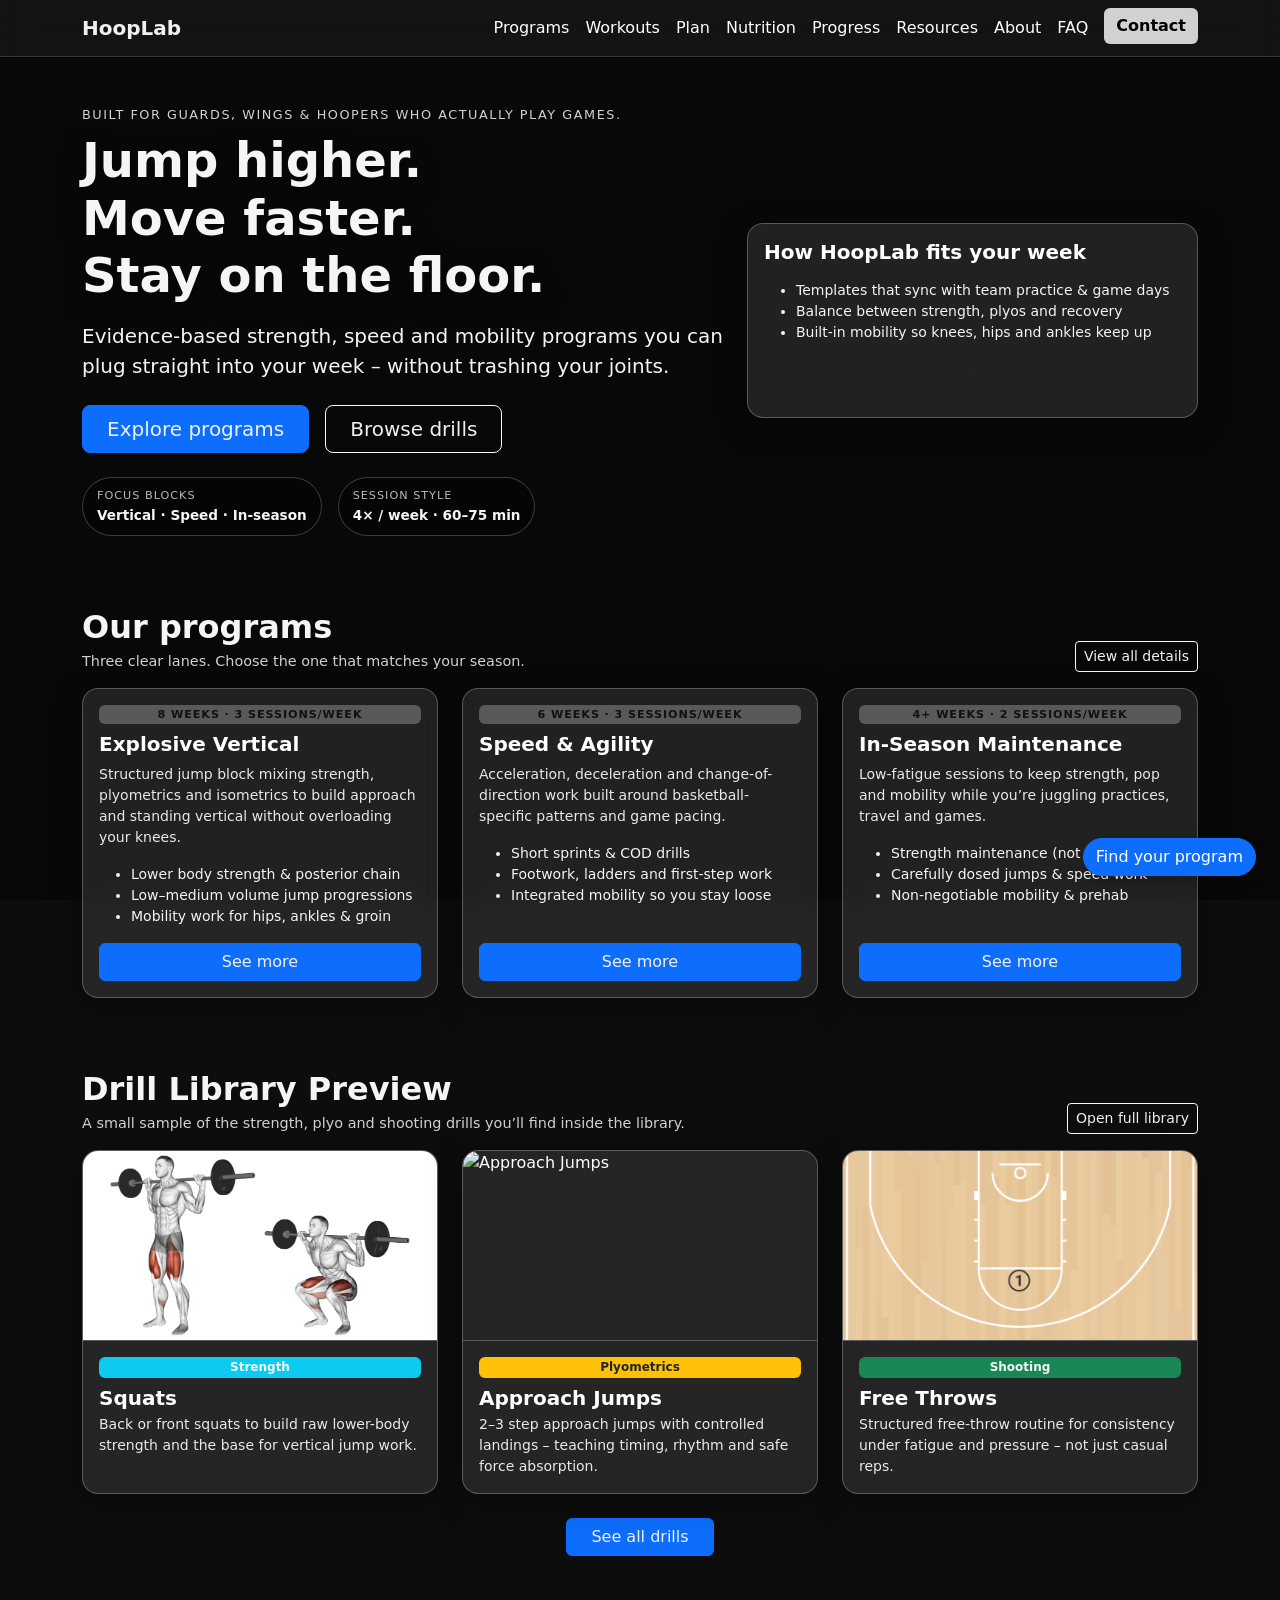
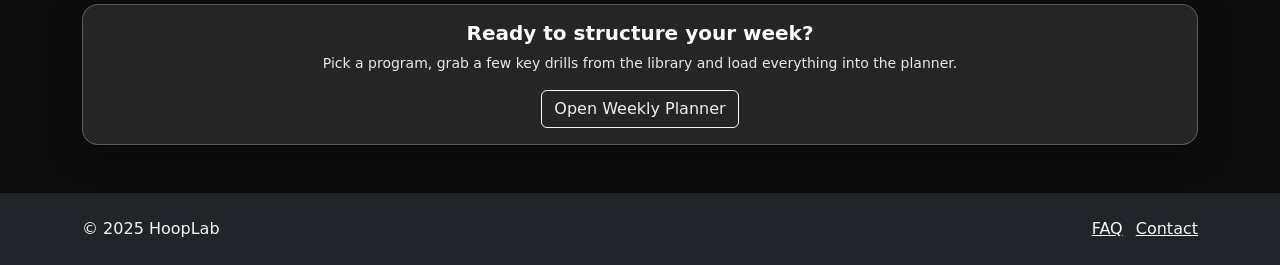
==== commit 52e56791: "Fix image paths" ====
--- a/index.html
+++ b/index.html
@@ -169,7 +169,7 @@
       <div class="row g-4">
         <div class="col-md-4">
           <div class="card h-100 drill-preview-card">
-            <img src="assets/img/workouts/squat.jpeg" class="card-img-top drill-preview-img" alt="Squats">
+            <img src="assets/img/Workouts/squat.jpeg" class="card-img-top drill-preview-img" alt="Squats">
             <div class="card-body d-flex flex-column">
               <span class="badge bg-info mb-2">Strength</span>
               <h5 class="card-title mb-1">Squats</h5>
@@ -182,7 +182,7 @@
 
         <div class="col-md-4">
           <div class="card h-100 drill-preview-card">
-            <img src="assets/img/workouts/ApproachJump.gif" class="card-img-top drill-preview-img" alt="Approach Jumps">
+            <img src="assets/img/Workouts/ApproachJump.gif" class="card-img-top drill-preview-img" alt="Approach Jumps">
             <div class="card-body d-flex flex-column">
               <span class="badge bg-warning text-dark mb-2">Plyometrics</span>
               <h5 class="card-title mb-1">Approach Jumps</h5>
@@ -195,7 +195,7 @@
 
         <div class="col-md-4">
           <div class="card h-100 drill-preview-card">
-            <img src="assets/img/workouts/FreeThrows.png" class="card-img-top drill-preview-img" alt="Free Throws">
+            <img src="assets/img/Workouts/FreeThrows.png" class="card-img-top drill-preview-img" alt="Free Throws">
             <div class="card-body d-flex flex-column">
               <span class="badge bg-success mb-2">Shooting</span>
               <h5 class="card-title mb-1">Free Throws</h5>
